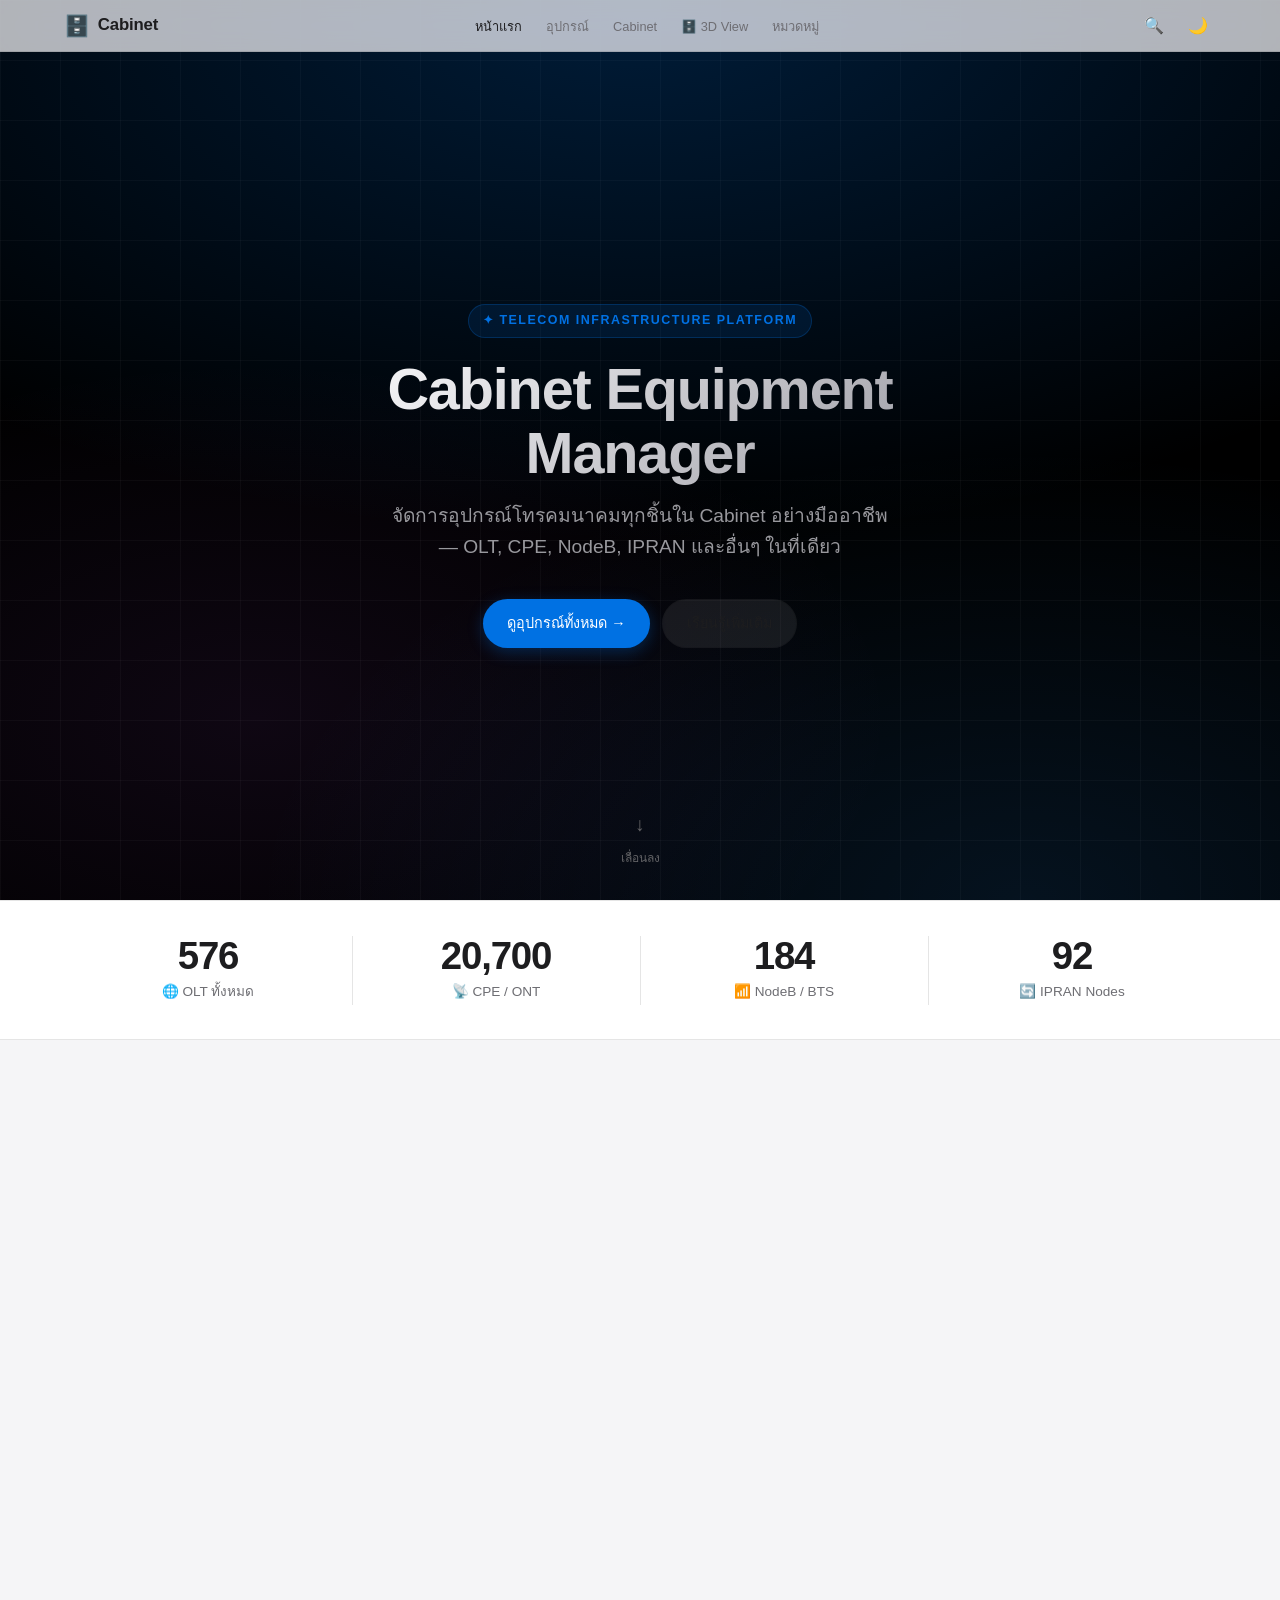
==== index.html @ 8556ccd2 "Add files via upload" ====
<!DOCTYPE html>
<html lang="th" data-theme="light">
<head>
  <meta charset="UTF-8" />
  <meta name="viewport" content="width=device-width, initial-scale=1.0" />
  <meta name="description" content="Cabinet Equipment Manager — จัดการอุปกรณ์โทรคมนาคมทุกชิ้นใน Cabinet" />
  <title>Cabinet — Equipment Manager</title>
  <link rel="stylesheet" href="assets/css/style.css" />
</head>
<body>

<!-- ══════════════════════ NAVBAR ══════════════════════ -->
<nav class="nav" id="mainNav">
  <div class="container nav__inner">
    <a href="index.html" class="nav__logo">
      <span class="nav__logo-icon">🗄️</span> Cabinet
    </a>
    <ul class="nav__links">
      <li><a href="index.html"            class="nav__link active">หน้าแรก</a></li>
      <li><a href="pages/equipment.html"  class="nav__link">อุปกรณ์</a></li>
      <li><a href="pages/cabinet-detail.html" class="nav__link">Cabinet</a></li>
      <li><a href="pages/cabinet-3d.html"  class="nav__link">🗄️ 3D View</a></li>
      <li><a href="#categories"           class="nav__link">หมวดหมู่</a></li>
    </ul>
    <div class="nav__actions">
      <button class="nav__btn" id="searchOpen" title="ค้นหา (⌘K)">🔍</button>
      <button class="nav__btn" id="darkToggle"  title="สลับธีม">🌙</button>
    </div>
  </div>
</nav>

<!-- ══════════════════════ SEARCH OVERLAY ══════════════════════ -->
<div class="search-overlay" id="searchOverlay">
  <div class="search-box">
    <div class="search-input-wrap">
      <span>🔍</span>
      <input type="text" class="search-input" id="searchInput" placeholder="ค้นหาอุปกรณ์, Cabinet, รุ่น..." autocomplete="off" />
      <button id="searchClose" style="background:none;border:none;color:var(--text-secondary);font-size:1rem;cursor:pointer;">✕</button>
    </div>
    <div class="search-results" id="searchResults"></div>
    <div style="padding:10px 20px;font-size:0.72rem;color:var(--text-tertiary);border-top:1px solid var(--border);">
      กด <kbd style="background:var(--border);padding:1px 6px;border-radius:4px;">⌘K</kbd> เพื่อเปิด &nbsp;·&nbsp; <kbd style="background:var(--border);padding:1px 6px;border-radius:4px;">Esc</kbd> เพื่อปิด
    </div>
  </div>
</div>

<!-- ══════════════════════ HERO ══════════════════════ -->
<section class="hero" id="hero">
  <div class="hero__grid-bg"></div>
  <div class="hero__gradient"></div>
  <div class="hero__content">
    <div class="hero__eyebrow">✦ Telecom Infrastructure Platform</div>
    <h1>Cabinet Equipment<br/>Manager</h1>
    <p class="hero__sub">จัดการอุปกรณ์โทรคมนาคมทุกชิ้นใน Cabinet อย่างมืออาชีพ — OLT, CPE, NodeB, IPRAN และอื่นๆ ในที่เดียว</p>
    <div class="hero__actions">
      <a href="pages/equipment.html" class="btn btn--primary">ดูอุปกรณ์ทั้งหมด →</a>
      <a href="#categories"          class="btn btn--ghost">เรียนรู้เพิ่มเติม</a>
    </div>
  </div>
  <div class="hero__scroll">
    <span>↓</span>
    เลื่อนลง
  </div>
</section>

<!-- ══════════════════════ STATS BAR ══════════════════════ -->
<section class="stats-bar">
  <div class="container">
    <div class="stats-grid">
      <div class="stat-item">
        <div class="stat-value" data-count="1200">0</div>
        <div class="stat-label">🌐 OLT ทั้งหมด</div>
      </div>
      <div class="stat-item">
        <div class="stat-value" data-count="45000">0</div>
        <div class="stat-label">📡 CPE / ONT</div>
      </div>
      <div class="stat-item">
        <div class="stat-value" data-count="320">0</div>
        <div class="stat-label">📶 NodeB / BTS</div>
      </div>
      <div class="stat-item">
        <div class="stat-value" data-count="180">0</div>
        <div class="stat-label">🔄 IPRAN Nodes</div>
      </div>
    </div>
  </div>
</section>

<!-- ══════════════════════ CATEGORIES ══════════════════════ -->
<section class="section" id="categories">
  <div class="container">
    <div class="section-header">
      <div class="eyebrow">หมวดหมู่อุปกรณ์</div>
      <h2>อุปกรณ์ทุกประเภท<br/>ในระบบโทรคมนาคม</h2>
      <p>ครอบคลุมตั้งแต่ Access Layer จนถึง Core Network ทุกชั้นของ Network Architecture</p>
    </div>
    <div class="category-grid">

      <div class="category-card animate-in animate-in--delay-1" onclick="location.href='pages/equipment.html?filter=olt'">
        <div class="category-card__icon">🌐</div>
        <div class="category-card__title">OLT</div>
        <div class="category-card__sub">Optical Line Terminal</div>
        <div class="category-card__desc">Huawei, ZTE, Fiberhome, GCOM, Dasan — GPON / XGS-PON</div>
        <div class="category-card__arrow">→</div>
      </div>

      <div class="category-card animate-in animate-in--delay-1" onclick="location.href='pages/equipment.html?filter=cpe'">
        <div class="category-card__icon">📡</div>
        <div class="category-card__title">CPE / ONT</div>
        <div class="category-card__sub">Customer Premises Equipment</div>
        <div class="category-card__desc">T626Pro, F688, GN542VF — รองรับ GPON / XGS-PON</div>
        <div class="category-card__arrow">→</div>
      </div>

      <div class="category-card animate-in animate-in--delay-2" onclick="location.href='pages/equipment.html?filter=nodeb'">
        <div class="category-card__icon">📶</div>
        <div class="category-card__title">NodeB / BTS</div>
        <div class="category-card__sub">Base Station Equipment</div>
        <div class="category-card__desc">4G LTE / 5G NR RAN Equipment — Huawei, Nokia, Ericsson</div>
        <div class="category-card__arrow">→</div>
      </div>

      <div class="category-card animate-in animate-in--delay-2" onclick="location.href='pages/equipment.html?filter=ipran'">
        <div class="category-card__icon">🔄</div>
        <div class="category-card__title">IPRAN</div>
        <div class="category-card__sub">IP Radio Access Network</div>
        <div class="category-card__desc">Core &amp; Aggregation Routers — Huawei CX600, Cisco ASR</div>
        <div class="category-card__arrow">→</div>
      </div>

      <div class="category-card animate-in animate-in--delay-3" onclick="location.href='pages/equipment.html?filter=switch'">
        <div class="category-card__icon">🔀</div>
        <div class="category-card__title">Switch / Router</div>
        <div class="category-card__sub">Core Networking Equipment</div>
        <div class="category-card__desc">AGN, AN, PN, DN Tiers — Cisco, Huawei, Juniper</div>
        <div class="category-card__arrow">→</div>
      </div>

      <div class="category-card animate-in animate-in--delay-3" onclick="location.href='pages/equipment.html?filter=power'">
        <div class="category-card__icon">🔋</div>
        <div class="category-card__title">Power / Battery</div>
        <div class="category-card__sub">Power Systems</div>
        <div class="category-card__desc">Rectifiers, UPS, Battery Banks — Megmeet, Emerson, Dong-ah</div>
        <div class="category-card__arrow">→</div>
      </div>

    </div>
  </div>
</section>

<!-- ══════════════════════ RECENT CABINETS ══════════════════════ -->
<section class="section" style="padding-top:0">
  <div class="container">
    <div class="section-header">
      <div class="eyebrow">Recent Cabinets</div>
      <h2>Cabinet ล่าสุด</h2>
      <p>ข้อมูล Cabinet ทั่วประเทศ — คลิกที่แถวเพื่อดูรายละเอียด</p>
    </div>
    <div class="table-wrap">
      <table>
        <thead>
          <tr>
            <th>Cabinet ID</th>
            <th>Location</th>
            <th>จังหวัด</th>
            <th>OLT Count</th>
            <th>CPE Count</th>
            <th>NodeB</th>
            <th>สถานะ</th>
            <th>อัปเดตล่าสุด</th>
          </tr>
        </thead>
        <tbody>
          <tr data-href="pages/cabinet-detail.html">
            <td><span class="table-id">BKK-CAB-001</span></td>
            <td>Lat Phrao Data Center</td>
            <td>กรุงเทพฯ</td>
            <td><strong>12</strong></td>
            <td>4,820</td>
            <td>4</td>
            <td><span class="badge badge--active">Active</span></td>
            <td style="color:var(--text-secondary)">27 ต.ค. 2026</td>
          </tr>
          <tr data-href="pages/cabinet-detail.html">
            <td><span class="table-id">BKK-CAB-002</span></td>
            <td>Bang Na Exchange</td>
            <td>กรุงเทพฯ</td>
            <td><strong>8</strong></td>
            <td>3,210</td>
            <td>2</td>
            <td><span class="badge badge--active">Active</span></td>
            <td style="color:var(--text-secondary)">26 ต.ค. 2026</td>
          </tr>
          <tr data-href="pages/cabinet-detail.html">
            <td><span class="table-id">CNX-CAB-001</span></td>
            <td>Chiang Mai Central Hub</td>
            <td>เชียงใหม่</td>
            <td><strong>6</strong></td>
            <td>2,140</td>
            <td>3</td>
            <td><span class="badge badge--active">Active</span></td>
            <td style="color:var(--text-secondary)">25 ต.ค. 2026</td>
          </tr>
          <tr data-href="pages/cabinet-detail.html">
            <td><span class="table-id">CNX-CAB-002</span></td>
            <td>Nimman Road Node</td>
            <td>เชียงใหม่</td>
            <td><strong>4</strong></td>
            <td>1,680</td>
            <td>1</td>
            <td><span class="badge badge--maintenance">Maintenance</span></td>
            <td style="color:var(--text-secondary)">24 ต.ค. 2026</td>
          </tr>
          <tr data-href="pages/cabinet-detail.html">
            <td><span class="table-id">KKN-CAB-001</span></td>
            <td>Khon Kaen City Center</td>
            <td>ขอนแก่น</td>
            <td><strong>5</strong></td>
            <td>1,920</td>
            <td>2</td>
            <td><span class="badge badge--active">Active</span></td>
            <td style="color:var(--text-secondary)">24 ต.ค. 2026</td>
          </tr>
          <tr data-href="pages/cabinet-detail.html">
            <td><span class="table-id">HYI-CAB-001</span></td>
            <td>Hat Yai Main Exchange</td>
            <td>สงขลา</td>
            <td><strong>7</strong></td>
            <td>2,560</td>
            <td>2</td>
            <td><span class="badge badge--active">Active</span></td>
            <td style="color:var(--text-secondary)">23 ต.ค. 2026</td>
          </tr>
          <tr data-href="pages/cabinet-detail.html">
            <td><span class="table-id">PTY-CAB-001</span></td>
            <td>Pattaya Beach Node</td>
            <td>ชลบุรี</td>
            <td><strong>3</strong></td>
            <td>980</td>
            <td>1</td>
            <td><span class="badge badge--inactive">Inactive</span></td>
            <td style="color:var(--text-secondary)">20 ต.ค. 2026</td>
          </tr>
          <tr data-href="pages/cabinet-detail.html">
            <td><span class="table-id">NRT-CAB-001</span></td>
            <td>Nakhon Ratchasima Hub</td>
            <td>นครราชสีมา</td>
            <td><strong>9</strong></td>
            <td>3,400</td>
            <td>3</td>
            <td><span class="badge badge--active">Active</span></td>
            <td style="color:var(--text-secondary)">22 ต.ค. 2026</td>
          </tr>
        </tbody>
      </table>
    </div>
    <div style="margin-top:20px;text-align:center;">
      <a href="pages/cabinet-detail.html" class="btn btn--outline btn--sm">ดู Cabinet ทั้งหมด →</a>
    </div>
  </div>
</section>

<!-- ══════════════════════ FOOTER ══════════════════════ -->
<footer class="footer">
  <div class="container">
    <div class="footer-grid">
      <div class="footer-brand">
        <div class="nav__logo" style="display:inline-flex;text-decoration:none;margin-bottom:8px;">
          <span class="nav__logo-icon">🗄️</span> Cabinet
        </div>
        <p>ระบบจัดการอุปกรณ์โทรคมนาคมครบวงจร สำหรับ OLT, CPE, NodeB, IPRAN และระบบ Power ทั่วประเทศ</p>
      </div>
      <div class="footer-col">
        <h4>อุปกรณ์</h4>
        <ul class="footer-links">
          <li><a href="pages/equipment.html?filter=olt">OLT</a></li>
          <li><a href="pages/equipment.html?filter=cpe">CPE / ONT</a></li>
          <li><a href="pages/equipment.html?filter=nodeb">NodeB</a></li>
          <li><a href="pages/equipment.html?filter=ipran">IPRAN</a></li>
          <li><a href="pages/equipment.html?filter=power">Power</a></li>
        </ul>
      </div>
      <div class="footer-col">
        <h4>Cabinet</h4>
        <ul class="footer-links">
          <li><a href="pages/cabinet-detail.html">รายละเอียด</a></li>
          <li><a href="#">แผนที่</a></li>
          <li><a href="#">รายงาน</a></li>
          <li><a href="#">ประวัติการบำรุงรักษา</a></li>
        </ul>
      </div>
      <div class="footer-col">
        <h4>ระบบ</h4>
        <ul class="footer-links">
          <li><a href="#">Dashboard</a></li>
          <li><a href="#">การแจ้งเตือน</a></li>
          <li><a href="#">API Docs</a></li>
          <li><a href="#">ตั้งค่า</a></li>
        </ul>
      </div>
    </div>
    <div class="footer-bottom">
      <div>Copyright © 2026 Cabinet Equipment Manager. All rights reserved.</div>
      <div style="display:flex;gap:16px;">
        <a href="#" style="color:var(--text-tertiary)">นโยบายความเป็นส่วนตัว</a>
        <a href="#" style="color:var(--text-tertiary)">ข้อกำหนดการใช้งาน</a>
      </div>
    </div>
  </div>
</footer>

<script src="assets/js/app.js"></script>
</body>
</html>
---- assets/css/style.css ----
/* =====================================================
   Cabinet Equipment Manager — Apple-inspired CSS
   ===================================================== */

/* ── Custom Properties ── */
:root {
  --bg-primary:       #f5f5f7;
  --bg-secondary:     #ffffff;
  --bg-card:          #ffffff;
  --bg-nav:           rgba(245,245,247,0.72);
  --text-primary:     #1d1d1f;
  --text-secondary:   #6e6e73;
  --text-tertiary:    #aeaeb2;
  --accent:           #0071e3;
  --accent-hover:     #0077ed;
  --accent-light:     rgba(0,113,227,0.12);
  --border:           rgba(0,0,0,0.1);
  --border-card:      rgba(0,0,0,0.06);
  --shadow-sm:        0 2px 8px rgba(0,0,0,0.06);
  --shadow-md:        0 8px 24px rgba(0,0,0,0.08);
  --shadow-lg:        0 20px 60px rgba(0,0,0,0.12);
  --shadow-glow:      0 8px 32px rgba(0,113,227,0.22);
  --radius-sm:        8px;
  --radius-md:        14px;
  --radius-lg:        18px;
  --radius-xl:        24px;
  --radius-pill:      980px;
  --nav-height:       52px;
  --transition:       300ms cubic-bezier(0.4,0,0.2,1);
  --font-system:      -apple-system, BlinkMacSystemFont, "SF Pro Display",
                      "SF Pro Text", "Helvetica Neue", Arial, sans-serif;
  --green:            #30d158;
  --red:              #ff453a;
  --orange:           #ff9f0a;
  --purple:           #bf5af2;
}

[data-theme="dark"] {
  --bg-primary:       #000000;
  --bg-secondary:     #0a0a0a;
  --bg-card:          #1c1c1e;
  --bg-nav:           rgba(0,0,0,0.72);
  --text-primary:     #f5f5f7;
  --text-secondary:   #98989d;
  --text-tertiary:    #636366;
  --accent:           #2997ff;
  --accent-hover:     #40a4ff;
  --accent-light:     rgba(41,151,255,0.14);
  --border:           rgba(255,255,255,0.1);
  --border-card:      rgba(255,255,255,0.07);
  --shadow-sm:        0 2px 8px rgba(0,0,0,0.4);
  --shadow-md:        0 8px 24px rgba(0,0,0,0.5);
  --shadow-lg:        0 20px 60px rgba(0,0,0,0.7);
  --shadow-glow:      0 8px 32px rgba(41,151,255,0.3);
}

/* ── Reset & Base ── */
*, *::before, *::after { box-sizing: border-box; margin: 0; padding: 0; }

html {
  font-size: 16px;
  scroll-behavior: smooth;
  -webkit-text-size-adjust: 100%;
}

body {
  font-family: var(--font-system);
  background: var(--bg-primary);
  color: var(--text-primary);
  line-height: 1.6;
  transition: background var(--transition), color var(--transition);
  overflow-x: hidden;
}

/* Custom Scrollbar */
::-webkit-scrollbar { width: 8px; height: 8px; }
::-webkit-scrollbar-track { background: var(--bg-primary); }
::-webkit-scrollbar-thumb {
  background: var(--text-tertiary);
  border-radius: var(--radius-pill);
  border: 2px solid var(--bg-primary);
}
::-webkit-scrollbar-thumb:hover { background: var(--text-secondary); }

img, svg { display: block; max-width: 100%; }
a { color: var(--accent); text-decoration: none; transition: color var(--transition); }
a:hover { color: var(--accent-hover); }
button { cursor: pointer; border: none; font-family: inherit; }
ul, ol { list-style: none; }

/* ── Typography ── */
h1 { font-size: clamp(2.2rem, 5vw, 3.6rem); font-weight: 700; letter-spacing: -0.02em; line-height: 1.1; }
h2 { font-size: clamp(1.6rem, 3.5vw, 2.4rem); font-weight: 700; letter-spacing: -0.018em; line-height: 1.15; }
h3 { font-size: 1.2rem; font-weight: 600; letter-spacing: -0.01em; }
h4 { font-size: 1rem; font-weight: 600; }
p  { color: var(--text-secondary); }

/* ── Layout Utilities ── */
.container {
  width: 100%;
  max-width: 1200px;
  margin: 0 auto;
  padding: 0 24px;
}
.container--wide { max-width: 1440px; }
.section { padding: 80px 0; content-visibility: auto; contain-intrinsic-size: 0 600px; }
.section--sm { padding: 48px 0; }

.flex { display: flex; }
.flex-col { flex-direction: column; }
.items-center { align-items: center; }
.justify-between { justify-content: space-between; }
.justify-center { justify-content: center; }
.gap-4 { gap: 4px; }
.gap-8 { gap: 8px; }
.gap-12 { gap: 12px; }
.gap-16 { gap: 16px; }
.gap-24 { gap: 24px; }
.gap-32 { gap: 32px; }

.text-center { text-align: center; }
.text-sm { font-size: 0.875rem; }
.text-xs { font-size: 0.75rem; }
.font-medium { font-weight: 500; }
.font-semibold { font-weight: 600; }

/* ── Navbar ── */
.nav {
  position: fixed;
  top: 0; left: 0; right: 0;
  z-index: 1000;
  height: var(--nav-height);
  background: var(--bg-nav);
  backdrop-filter: blur(20px) saturate(180%);
  -webkit-backdrop-filter: blur(20px) saturate(180%);
  border-bottom: 1px solid var(--border);
  transition: background var(--transition), box-shadow var(--transition);
}
.nav.scrolled {
  box-shadow: 0 1px 0 var(--border), var(--shadow-sm);
  background: var(--bg-nav);
}
.nav__inner {
  height: 100%;
  display: flex;
  align-items: center;
  justify-content: space-between;
  gap: 24px;
}
.nav__logo {
  display: flex;
  align-items: center;
  gap: 8px;
  font-size: 1.05rem;
  font-weight: 700;
  color: var(--text-primary);
  letter-spacing: -0.01em;
  white-space: nowrap;
  text-decoration: none;
}
.nav__logo-icon { font-size: 1.3rem; }

.nav__links {
  display: flex;
  align-items: center;
  gap: 4px;
  flex: 1;
  justify-content: center;
}
.nav__link {
  font-size: 0.8rem;
  color: var(--text-secondary);
  padding: 6px 10px;
  border-radius: var(--radius-sm);
  transition: color var(--transition), background var(--transition);
  white-space: nowrap;
  font-weight: 400;
}
.nav__link:hover { color: var(--text-primary); background: var(--accent-light); }
.nav__link.active { color: var(--text-primary); font-weight: 500; }

.nav__actions {
  display: flex;
  align-items: center;
  gap: 8px;
}
.nav__btn {
  width: 36px; height: 36px;
  display: flex; align-items: center; justify-content: center;
  border-radius: var(--radius-md);
  background: transparent;
  color: var(--text-secondary);
  font-size: 1rem;
  transition: background var(--transition), color var(--transition);
  border: none;
}
.nav__btn:hover { background: var(--accent-light); color: var(--text-primary); }

/* Search Overlay */
.search-overlay {
  position: fixed;
  inset: 0;
  z-index: 2000;
  background: rgba(0,0,0,0.5);
  backdrop-filter: blur(8px);
  display: flex;
  align-items: flex-start;
  justify-content: center;
  padding-top: 80px;
  opacity: 0;
  pointer-events: none;
  transition: opacity var(--transition);
}
.search-overlay.open { opacity: 1; pointer-events: all; }
.search-box {
  width: 100%;
  max-width: 600px;
  margin: 0 24px;
  background: var(--bg-secondary);
  border-radius: var(--radius-xl);
  box-shadow: var(--shadow-lg);
  overflow: hidden;
  border: 1px solid var(--border);
}
.search-input-wrap {
  display: flex;
  align-items: center;
  gap: 12px;
  padding: 16px 20px;
  border-bottom: 1px solid var(--border);
}
.search-input-wrap span { font-size: 1.1rem; color: var(--text-secondary); }
.search-input {
  flex: 1;
  background: none;
  border: none;
  outline: none;
  font-family: inherit;
  font-size: 1rem;
  color: var(--text-primary);
}
.search-input::placeholder { color: var(--text-tertiary); }
.search-results { padding: 12px 0; max-height: 320px; overflow-y: auto; }
.search-result-item {
  display: flex;
  align-items: center;
  gap: 12px;
  padding: 10px 20px;
  cursor: pointer;
  transition: background var(--transition);
  font-size: 0.9rem;
}
.search-result-item:hover { background: var(--accent-light); }
.search-result-item .icon { font-size: 1.2rem; width: 28px; text-align: center; }

/* ── Buttons ── */
.btn {
  display: inline-flex;
  align-items: center;
  gap: 8px;
  padding: 12px 24px;
  border-radius: var(--radius-pill);
  font-size: 0.9rem;
  font-weight: 500;
  font-family: inherit;
  transition: all var(--transition);
  border: none;
  cursor: pointer;
  white-space: nowrap;
}
.btn--primary {
  background: var(--accent);
  color: #fff;
  box-shadow: 0 4px 16px rgba(0,113,227,0.3);
}
.btn--primary:hover {
  background: var(--accent-hover);
  transform: translateY(-1px);
  box-shadow: 0 6px 20px rgba(0,113,227,0.4);
  color: #fff;
}
.btn--ghost {
  background: rgba(255,255,255,0.08);
  color: var(--text-primary);
  border: 1px solid var(--border);
}
.btn--ghost:hover {
  background: rgba(255,255,255,0.14);
  transform: translateY(-1px);
  color: var(--text-primary);
}
[data-theme="dark"] .btn--ghost {
  background: rgba(255,255,255,0.06);
  border-color: rgba(255,255,255,0.15);
}
.btn--sm { padding: 8px 16px; font-size: 0.8rem; }
.btn--outline {
  background: transparent;
  color: var(--accent);
  border: 1px solid var(--accent);
}
.btn--outline:hover { background: var(--accent-light); }

/* ── Hero ── */
.hero {
  min-height: 100vh;
  display: flex;
  align-items: center;
  justify-content: center;
  text-align: center;
  position: relative;
  overflow: hidden;
  background: #000;
  padding-top: var(--nav-height);
}
.hero__grid-bg {
  position: absolute;
  inset: 0;
  background-image:
    linear-gradient(rgba(255,255,255,0.03) 1px, transparent 1px),
    linear-gradient(90deg, rgba(255,255,255,0.03) 1px, transparent 1px);
  background-size: 60px 60px;
  pointer-events: none;
}
.hero__gradient {
  position: absolute;
  inset: 0;
  background:
    radial-gradient(ellipse 80% 60% at 50% 0%, rgba(0,113,227,0.25), transparent),
    radial-gradient(ellipse 60% 50% at 80% 100%, rgba(41,151,255,0.12), transparent),
    radial-gradient(ellipse 50% 40% at 20% 80%, rgba(191,90,242,0.08), transparent);
  pointer-events: none;
}
.hero__content {
  position: relative;
  z-index: 1;
  max-width: 760px;
  padding: 0 24px;
}
.hero__eyebrow {
  display: inline-flex;
  align-items: center;
  gap: 8px;
  font-size: 0.78rem;
  font-weight: 600;
  color: var(--accent);
  text-transform: uppercase;
  letter-spacing: 0.12em;
  margin-bottom: 20px;
  padding: 6px 14px;
  background: rgba(0,113,227,0.12);
  border-radius: var(--radius-pill);
  border: 1px solid rgba(0,113,227,0.25);
}
.hero h1 {
  color: #f5f5f7;
  margin-bottom: 16px;
  background: linear-gradient(135deg, #f5f5f7 0%, #a0a0a8 100%);
  -webkit-background-clip: text;
  -webkit-text-fill-color: transparent;
  background-clip: text;
}
.hero__sub {
  font-size: clamp(1rem, 2vw, 1.2rem);
  color: #98989d;
  margin-bottom: 36px;
  max-width: 520px;
  margin-left: auto;
  margin-right: auto;
}
.hero__actions { display: flex; gap: 12px; justify-content: center; flex-wrap: wrap; }

/* Scroll indicator */
.hero__scroll {
  position: absolute;
  bottom: 32px;
  left: 50%;
  transform: translateX(-50%);
  display: flex;
  flex-direction: column;
  align-items: center;
  gap: 8px;
  color: #636366;
  font-size: 0.75rem;
  animation: bounce 2s infinite;
}
.hero__scroll span { font-size: 1.2rem; }
@keyframes bounce {
  0%,100% { transform: translateX(-50%) translateY(0); }
  50%      { transform: translateX(-50%) translateY(6px); }
}

/* ── Section Header ── */
.section-header { text-align: center; margin-bottom: 48px; }
.section-header .eyebrow {
  display: inline-block;
  font-size: 0.78rem;
  font-weight: 600;
  color: var(--accent);
  text-transform: uppercase;
  letter-spacing: 0.1em;
  margin-bottom: 10px;
}
.section-header p { margin-top: 12px; max-width: 500px; margin-left: auto; margin-right: auto; }

/* ── Category Cards ── */
.category-grid {
  display: grid;
  grid-template-columns: repeat(3, 1fr);
  gap: 20px;
}
.category-card {
  background: var(--bg-card);
  border: 1px solid var(--border-card);
  border-radius: var(--radius-lg);
  padding: 32px 28px;
  display: flex;
  flex-direction: column;
  gap: 12px;
  transition: all var(--transition);
  cursor: pointer;
  position: relative;
  overflow: hidden;
}
.category-card::before {
  content: '';
  position: absolute;
  inset: 0;
  border-radius: var(--radius-lg);
  padding: 1px;
  background: linear-gradient(135deg, var(--accent), transparent, transparent);
  -webkit-mask: linear-gradient(#fff 0 0) content-box, linear-gradient(#fff 0 0);
  -webkit-mask-composite: xor;
  mask-composite: exclude;
  opacity: 0;
  transition: opacity var(--transition);
}
.category-card:hover { transform: translateY(-4px); box-shadow: var(--shadow-md); }
.category-card:hover::before { opacity: 1; }
.category-card__icon {
  font-size: 2.4rem;
  width: 56px; height: 56px;
  display: flex; align-items: center; justify-content: center;
  background: var(--accent-light);
  border-radius: var(--radius-md);
  margin-bottom: 4px;
}
.category-card__title { font-size: 1.1rem; font-weight: 700; }
.category-card__sub { font-size: 0.8rem; color: var(--text-secondary); font-weight: 500; }
.category-card__desc { font-size: 0.82rem; color: var(--text-tertiary); margin-top: 2px; }
.category-card__arrow {
  margin-top: auto;
  color: var(--accent);
  font-size: 1rem;
  transition: transform var(--transition);
}
.category-card:hover .category-card__arrow { transform: translateX(4px); }

/* ── Stats Bar ── */
.stats-bar {
  background: var(--bg-card);
  border-top: 1px solid var(--border);
  border-bottom: 1px solid var(--border);
}
.stats-grid {
  display: grid;
  grid-template-columns: repeat(4, 1fr);
  gap: 0;
}
.stat-item {
  text-align: center;
  padding: 36px 24px;
  position: relative;
}
.stat-item + .stat-item::before {
  content: '';
  position: absolute;
  left: 0; top: 25%; bottom: 25%;
  width: 1px;
  background: var(--border);
}
.stat-value {
  font-size: 2.4rem;
  font-weight: 700;
  color: var(--text-primary);
  letter-spacing: -0.03em;
  line-height: 1;
}
.stat-label { font-size: 0.85rem; color: var(--text-secondary); margin-top: 6px; }

/* ── Recent Cabinets Table ── */
.table-wrap {
  overflow-x: auto;
  border-radius: var(--radius-lg);
  border: 1px solid var(--border-card);
  box-shadow: var(--shadow-sm);
}
table {
  width: 100%;
  border-collapse: collapse;
  background: var(--bg-card);
  font-size: 0.875rem;
}
thead tr { background: var(--bg-secondary); border-bottom: 1px solid var(--border); }
thead th {
  padding: 14px 18px;
  text-align: left;
  font-size: 0.78rem;
  font-weight: 600;
  text-transform: uppercase;
  letter-spacing: 0.08em;
  color: var(--text-secondary);
  white-space: nowrap;
}
tbody td { padding: 14px 18px; border-bottom: 1px solid var(--border-card); vertical-align: middle; }
tbody tr:last-child td { border-bottom: none; }
tbody tr { transition: background var(--transition); }
tbody tr:hover { background: var(--accent-light); cursor: pointer; }
.table-id { font-family: "SF Mono", "Fira Code", monospace; font-size: 0.8rem; color: var(--accent); font-weight: 600; }

/* ── Status Badges ── */
.badge {
  display: inline-flex;
  align-items: center;
  gap: 5px;
  padding: 3px 10px;
  border-radius: var(--radius-pill);
  font-size: 0.72rem;
  font-weight: 600;
  white-space: nowrap;
}
.badge::before { content: ''; width: 6px; height: 6px; border-radius: 50%; }
.badge--active    { background: rgba(48,209,88,0.15);  color: var(--green);  }
.badge--active::before    { background: var(--green);  }
.badge--inactive  { background: rgba(255,69,58,0.15);  color: var(--red);    }
.badge--inactive::before  { background: var(--red);    }
.badge--maintenance { background: rgba(255,159,10,0.15); color: var(--orange); }
.badge--maintenance::before { background: var(--orange); }
.badge--olt    { background: rgba(0,113,227,0.12);  color: var(--accent);  }
.badge--cpe    { background: rgba(48,209,88,0.12);  color: var(--green);   }
.badge--nodeb  { background: rgba(255,159,10,0.12); color: var(--orange);  }
.badge--ipran  { background: rgba(191,90,242,0.12); color: var(--purple);  }
.badge--switch { background: rgba(100,210,255,0.12); color: #64d2ff;       }
.badge--power  { background: rgba(255,69,58,0.12);  color: var(--red);     }
.badge--cat { padding: 4px 12px; }

/* ── Equipment Cards ── */
.equipment-grid {
  display: grid;
  grid-template-columns: repeat(4, 1fr);
  gap: 18px;
}
.equipment-card {
  background: var(--bg-card);
  border: 1px solid var(--border-card);
  border-radius: var(--radius-lg);
  padding: 22px;
  display: flex;
  flex-direction: column;
  gap: 10px;
  transition: all var(--transition);
  position: relative;
  overflow: hidden;
}
.equipment-card:hover {
  transform: translateY(-4px);
  box-shadow: var(--shadow-glow);
  border-color: rgba(0,113,227,0.3);
}
.equipment-card__icon {
  font-size: 2.2rem;
  width: 56px; height: 56px;
  display: flex; align-items: center; justify-content: center;
  background: var(--bg-secondary);
  border-radius: var(--radius-md);
  border: 1px solid var(--border-card);
}
.equipment-card__vendor { font-size: 0.72rem; color: var(--text-tertiary); font-weight: 600; text-transform: uppercase; letter-spacing: 0.06em; }
.equipment-card__model { font-size: 0.95rem; font-weight: 700; color: var(--text-primary); }
.equipment-card__spec { font-size: 0.78rem; color: var(--text-secondary); }
.equipment-card__footer { display: flex; justify-content: space-between; align-items: center; margin-top: auto; padding-top: 10px; border-top: 1px solid var(--border-card); }

/* ── Filter Chips ── */
.filter-bar {
  display: flex;
  gap: 8px;
  flex-wrap: wrap;
  align-items: center;
  margin-bottom: 28px;
}
.filter-chip {
  padding: 7px 16px;
  border-radius: var(--radius-pill);
  font-size: 0.82rem;
  font-weight: 500;
  background: var(--bg-card);
  color: var(--text-secondary);
  border: 1px solid var(--border);
  cursor: pointer;
  transition: all var(--transition);
  font-family: inherit;
}
.filter-chip:hover { border-color: var(--accent); color: var(--accent); }
.filter-chip.active { background: var(--accent); color: #fff; border-color: var(--accent); }

.sort-select {
  margin-left: auto;
  padding: 7px 14px;
  border-radius: var(--radius-md);
  background: var(--bg-card);
  color: var(--text-primary);
  border: 1px solid var(--border);
  font-size: 0.82rem;
  font-family: inherit;
  cursor: pointer;
  outline: none;
  transition: border-color var(--transition);
}
.sort-select:focus { border-color: var(--accent); }

/* Search Bar (page-level) */
.search-bar-wrap {
  display: flex;
  align-items: center;
  gap: 10px;
  background: var(--bg-card);
  border: 1px solid var(--border);
  border-radius: var(--radius-md);
  padding: 10px 16px;
  margin-bottom: 20px;
  transition: border-color var(--transition), box-shadow var(--transition);
}
.search-bar-wrap:focus-within { border-color: var(--accent); box-shadow: 0 0 0 3px var(--accent-light); }
.search-bar-wrap .icon { color: var(--text-secondary); font-size: 1rem; }
.search-bar-input {
  flex: 1;
  background: none;
  border: none;
  outline: none;
  font-family: inherit;
  font-size: 0.9rem;
  color: var(--text-primary);
}
.search-bar-input::placeholder { color: var(--text-tertiary); }

/* ── Progress / Port Bar ── */
.progress-bar {
  width: 100%;
  height: 8px;
  background: var(--border);
  border-radius: var(--radius-pill);
  overflow: hidden;
}
.progress-fill {
  height: 100%;
  border-radius: var(--radius-pill);
  background: linear-gradient(90deg, var(--accent), #40a4ff);
  transition: width 0.8s cubic-bezier(0.4,0,0.2,1);
}
.progress-fill--green  { background: linear-gradient(90deg, var(--green),  #4cd964); }
.progress-fill--orange { background: linear-gradient(90deg, var(--orange), #ffcc00); }
.progress-fill--red    { background: linear-gradient(90deg, var(--red),    #ff6b6b); }

/* ── Info Cards (3-col) ── */
.info-cards {
  display: grid;
  grid-template-columns: repeat(3, 1fr);
  gap: 16px;
  margin-bottom: 28px;
}
.info-card {
  background: var(--bg-card);
  border: 1px solid var(--border-card);
  border-radius: var(--radius-lg);
  padding: 24px;
  display: flex;
  flex-direction: column;
  gap: 14px;
}
.info-card__title { font-size: 0.78rem; font-weight: 600; text-transform: uppercase; letter-spacing: 0.08em; color: var(--text-secondary); }
.info-row { display: flex; justify-content: space-between; align-items: center; font-size: 0.85rem; padding: 6px 0; border-bottom: 1px solid var(--border-card); }
.info-row:last-child { border-bottom: none; }
.info-row .label { color: var(--text-secondary); }
.info-row .value { font-weight: 600; color: var(--text-primary); }

/* ── Timeline ── */
.timeline { position: relative; padding-left: 24px; }
.timeline::before {
  content: '';
  position: absolute;
  left: 0; top: 8px; bottom: 8px;
  width: 2px;
  background: var(--border);
  border-radius: var(--radius-pill);
}
.timeline-item {
  position: relative;
  padding: 16px 0 16px 24px;
  border-bottom: 1px solid var(--border-card);
}
.timeline-item:last-child { border-bottom: none; }
.timeline-item::before {
  content: '';
  position: absolute;
  left: -5px; top: 22px;
  width: 12px; height: 12px;
  border-radius: 50%;
  background: var(--accent);
  border: 2px solid var(--bg-primary);
}
.timeline-date { font-size: 0.75rem; color: var(--text-tertiary); margin-bottom: 4px; }
.timeline-title { font-size: 0.9rem; font-weight: 600; color: var(--text-primary); }
.timeline-desc { font-size: 0.8rem; color: var(--text-secondary); margin-top: 2px; }

/* ── Page Header (inner pages) ── */
.page-header {
  background: var(--bg-secondary);
  border-bottom: 1px solid var(--border);
  padding: 40px 0 32px;
  margin-top: var(--nav-height);
}
.page-header h1 { font-size: clamp(1.6rem, 3vw, 2.2rem); margin-bottom: 8px; }
.page-header p { max-width: 500px; }

.breadcrumb {
  display: flex;
  align-items: center;
  gap: 6px;
  font-size: 0.8rem;
  color: var(--text-secondary);
  margin-bottom: 12px;
}
.breadcrumb a { color: var(--accent); }
.breadcrumb span { color: var(--text-tertiary); }

/* ── Detail Header ── */
.cabinet-header-card {
  background: var(--bg-card);
  border: 1px solid var(--border-card);
  border-radius: var(--radius-xl);
  padding: 28px 32px;
  display: flex;
  align-items: center;
  gap: 24px;
  margin-bottom: 24px;
  box-shadow: var(--shadow-sm);
}
.cabinet-header-icon {
  font-size: 3rem;
  width: 80px; height: 80px;
  display: flex; align-items: center; justify-content: center;
  background: var(--accent-light);
  border-radius: var(--radius-lg);
  flex-shrink: 0;
}
.cabinet-header-info { flex: 1; }
.cabinet-header-info h2 { margin-bottom: 4px; }
.cabinet-header-info .meta { font-size: 0.85rem; color: var(--text-secondary); }
.cabinet-header-actions { display: flex; gap: 8px; flex-wrap: wrap; }

/* ── Footer ── */
.footer {
  border-top: 1px solid var(--border);
  background: var(--bg-secondary);
  padding: 48px 0 24px;
}
.footer-grid {
  display: grid;
  grid-template-columns: 2fr 1fr 1fr 1fr;
  gap: 40px;
  margin-bottom: 40px;
}
.footer-brand p { font-size: 0.85rem; margin-top: 12px; }
.footer-col h4 { font-size: 0.85rem; margin-bottom: 16px; color: var(--text-primary); }
.footer-links { display: flex; flex-direction: column; gap: 10px; }
.footer-links a { font-size: 0.82rem; color: var(--text-secondary); transition: color var(--transition); }
.footer-links a:hover { color: var(--text-primary); }
.footer-bottom {
  display: flex;
  justify-content: space-between;
  align-items: center;
  padding-top: 24px;
  border-top: 1px solid var(--border);
  font-size: 0.78rem;
  color: var(--text-tertiary);
  flex-wrap: wrap;
  gap: 12px;
}

/* ── Utility ── */
.divider { height: 1px; background: var(--border); margin: 0; }
.card-section {
  background: var(--bg-card);
  border: 1px solid var(--border-card);
  border-radius: var(--radius-lg);
  padding: 24px;
  margin-bottom: 20px;
}
.card-section h3 { margin-bottom: 16px; display: flex; align-items: center; gap: 8px; }
.card-section h3 .icon { font-size: 1.1rem; }

/* No-results */
.no-results {
  text-align: center;
  padding: 60px 24px;
  color: var(--text-tertiary);
  display: none;
}
.no-results .icon { font-size: 3rem; margin-bottom: 12px; }
.no-results.show { display: block; }

/* ── Responsive ── */
@media (max-width: 1024px) {
  .category-grid    { grid-template-columns: repeat(2, 1fr); }
  .equipment-grid   { grid-template-columns: repeat(3, 1fr); }
  .stats-grid       { grid-template-columns: repeat(2, 1fr); }
  .stat-item + .stat-item::before { display: none; }
  .footer-grid      { grid-template-columns: repeat(2, 1fr); }
  .info-cards       { grid-template-columns: repeat(2, 1fr); }
}

@media (max-width: 768px) {
  .nav__links { display: none; }
  .category-grid    { grid-template-columns: 1fr; }
  .equipment-grid   { grid-template-columns: repeat(2, 1fr); }
  .stats-grid       { grid-template-columns: repeat(2, 1fr); }
  .footer-grid      { grid-template-columns: 1fr; }
  .info-cards       { grid-template-columns: 1fr; }
  .cabinet-header-card { flex-direction: column; align-items: flex-start; }
  .filter-bar { overflow-x: auto; flex-wrap: nowrap; padding-bottom: 8px; }
  .sort-select { margin-left: 0; width: 100%; }
  .hero h1 { font-size: 2rem; }
}

@media (max-width: 480px) {
  .equipment-grid { grid-template-columns: 1fr; }
  .stats-grid     { grid-template-columns: 1fr; }
  .btn { padding: 10px 18px; font-size: 0.85rem; }
}

/* ── Animations ── */
@keyframes fadeInUp {
  from { opacity: 0; transform: translateY(20px); }
  to   { opacity: 1; transform: translateY(0); }
}
.animate-in { animation: fadeInUp 0.5s cubic-bezier(0.4,0,0.2,1) forwards; }
.animate-in--delay-1 { animation-delay: 0.1s; opacity: 0; }
.animate-in--delay-2 { animation-delay: 0.2s; opacity: 0; }
.animate-in--delay-3 { animation-delay: 0.3s; opacity: 0; }
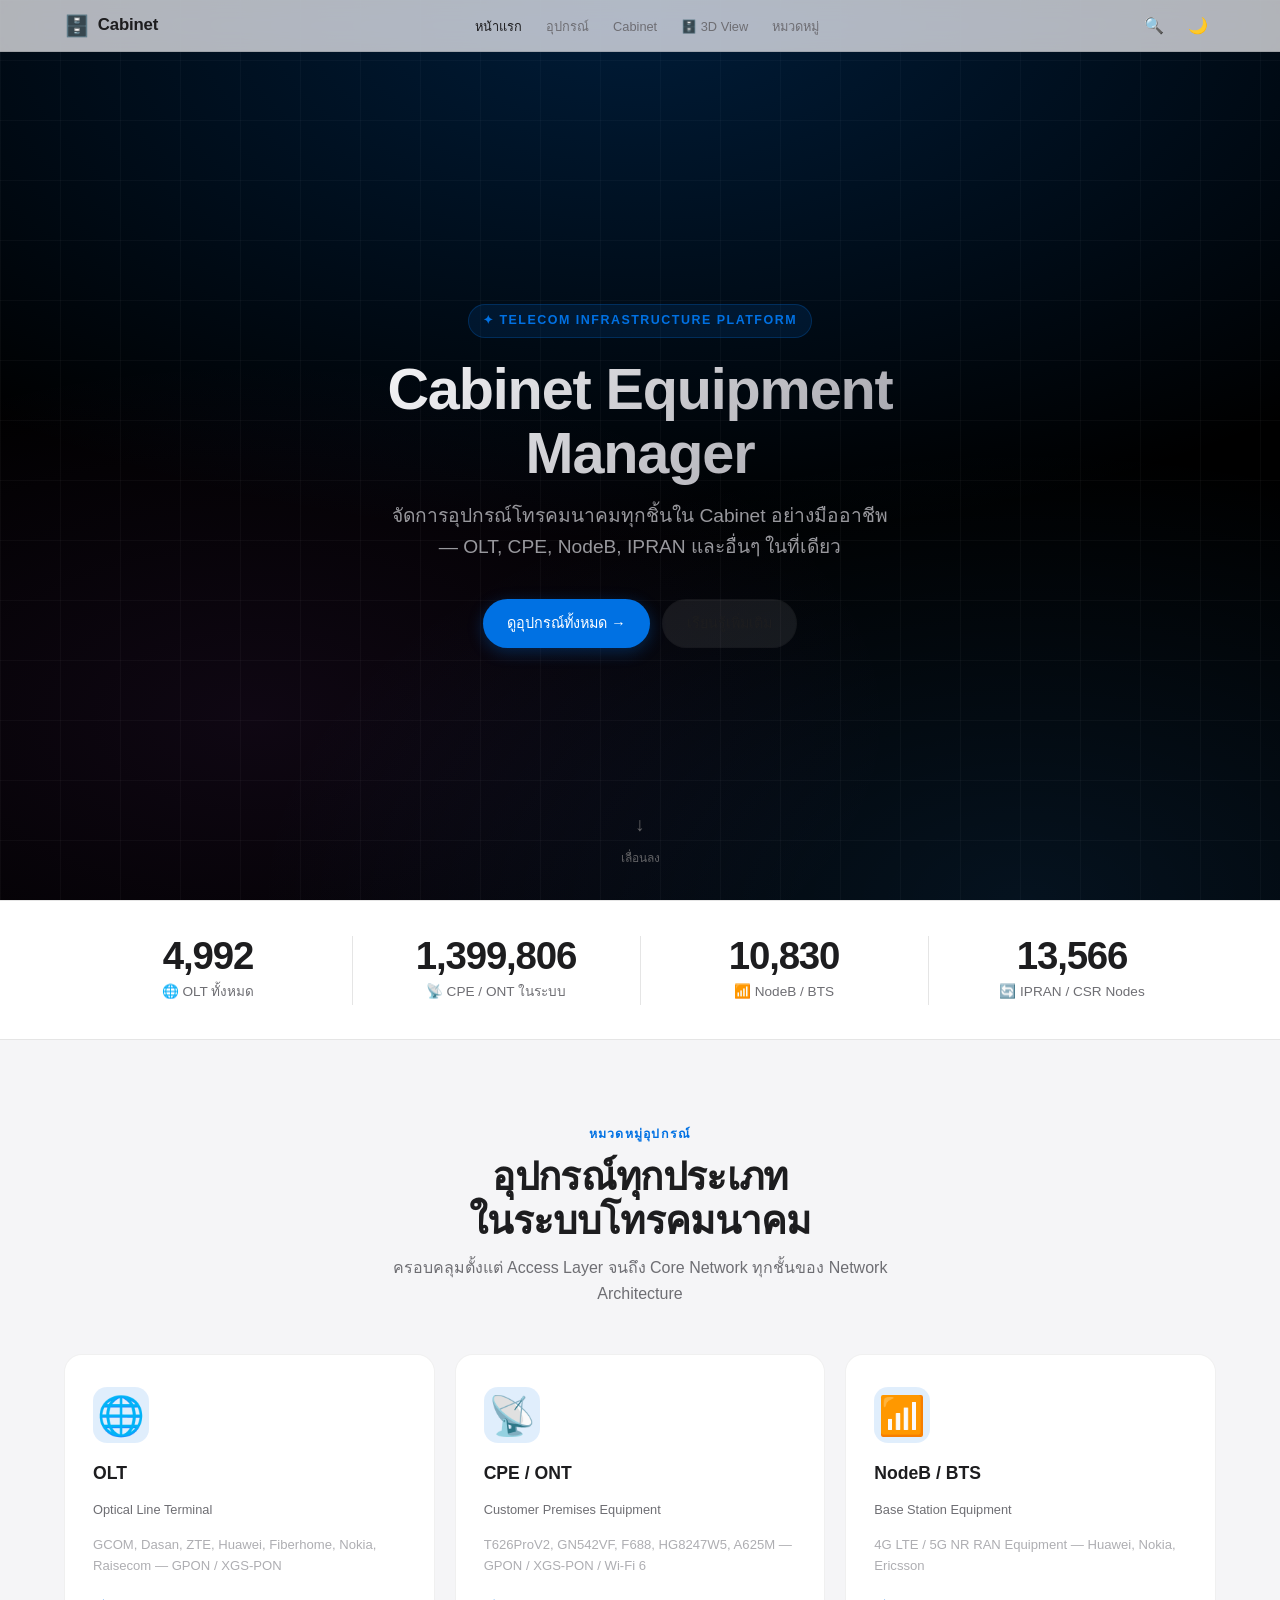
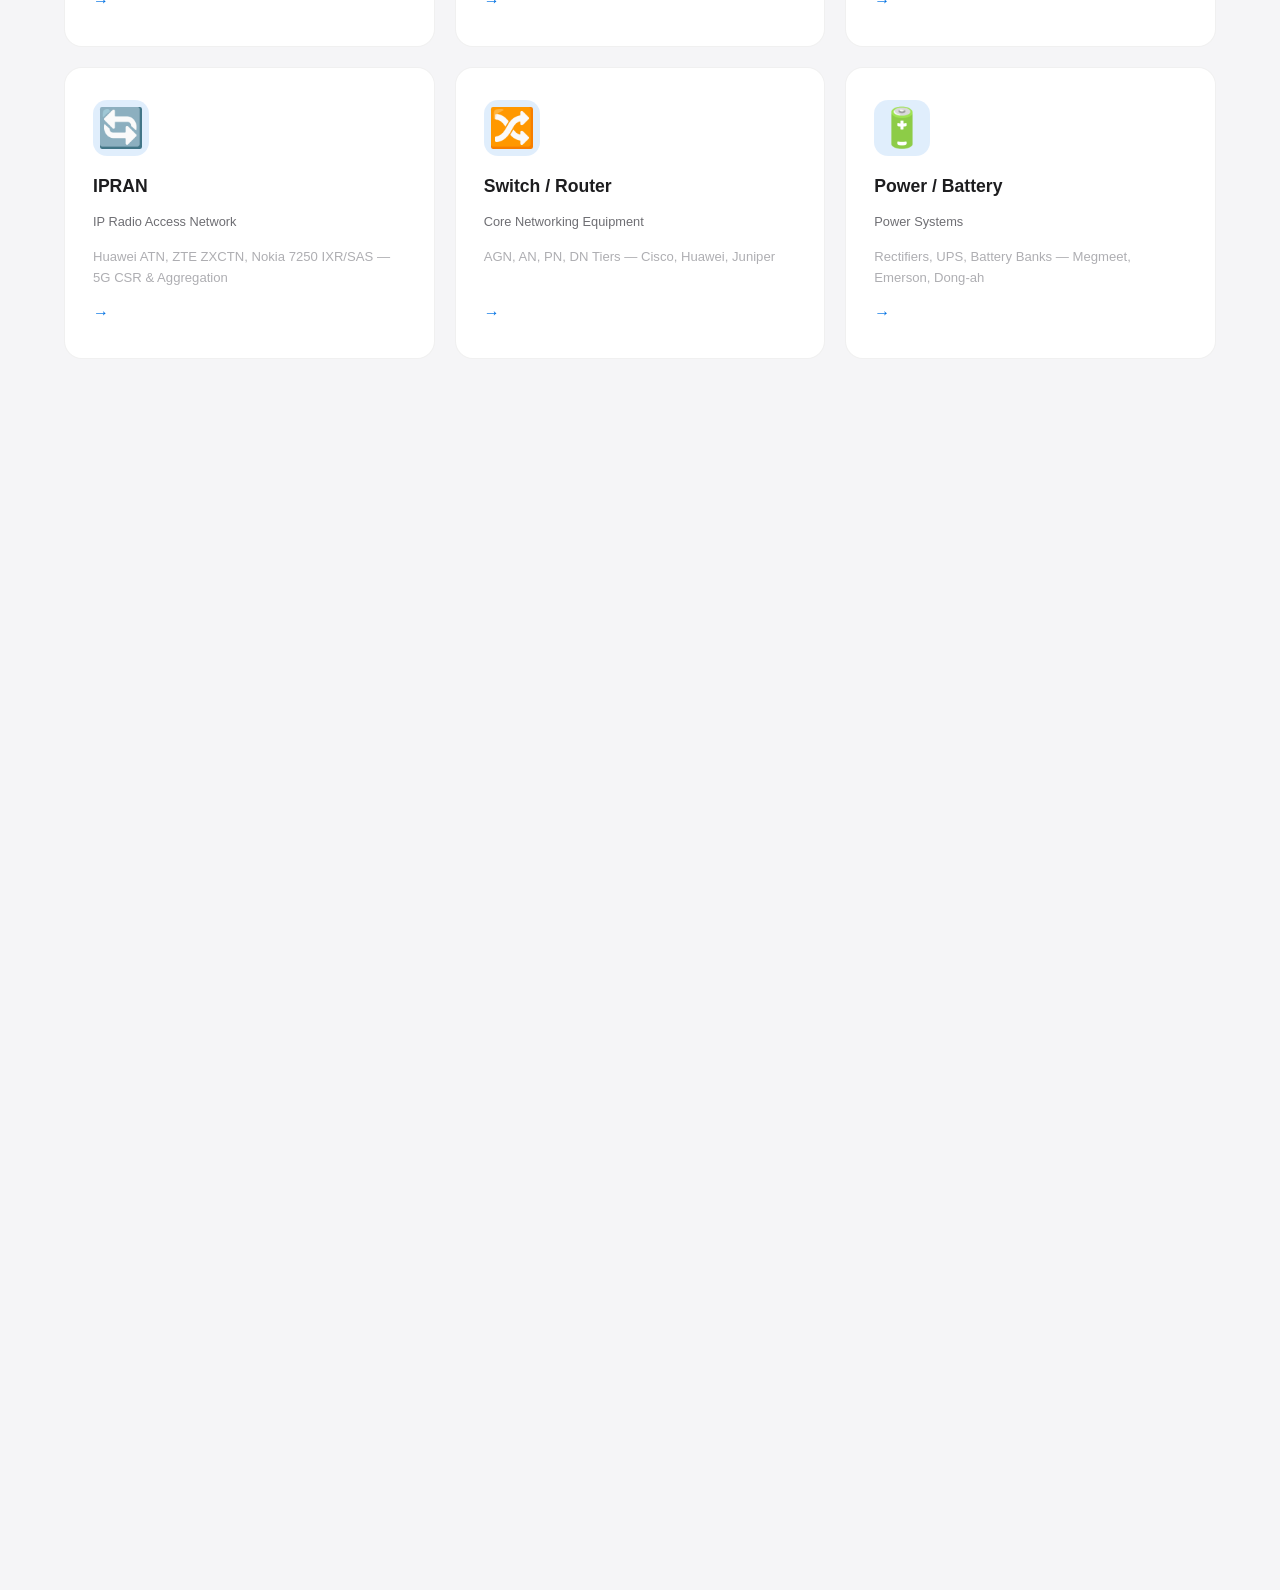
==== commit 272057b9: "Add files via upload" ====
--- a/index.html
+++ b/index.html
@@ -68,20 +68,20 @@
   <div class="container">
     <div class="stats-grid">
       <div class="stat-item">
-        <div class="stat-value" data-count="1200">0</div>
+        <div class="stat-value" data-count="12701">0</div>
         <div class="stat-label">🌐 OLT ทั้งหมด</div>
       </div>
       <div class="stat-item">
-        <div class="stat-value" data-count="45000">0</div>
-        <div class="stat-label">📡 CPE / ONT</div>
+        <div class="stat-value" data-count="3683695">0</div>
+        <div class="stat-label">📡 CPE / ONT ในระบบ</div>
       </div>
       <div class="stat-item">
-        <div class="stat-value" data-count="320">0</div>
+        <div class="stat-value" data-count="28500">0</div>
         <div class="stat-label">📶 NodeB / BTS</div>
       </div>
       <div class="stat-item">
-        <div class="stat-value" data-count="180">0</div>
-        <div class="stat-label">🔄 IPRAN Nodes</div>
+        <div class="stat-value" data-count="35664">0</div>
+        <div class="stat-label">🔄 IPRAN / CSR Nodes</div>
       </div>
     </div>
   </div>
@@ -101,7 +101,7 @@
         <div class="category-card__icon">🌐</div>
         <div class="category-card__title">OLT</div>
         <div class="category-card__sub">Optical Line Terminal</div>
-        <div class="category-card__desc">Huawei, ZTE, Fiberhome, GCOM, Dasan — GPON / XGS-PON</div>
+        <div class="category-card__desc">GCOM, Dasan, ZTE, Huawei, Fiberhome, Nokia, Raisecom — GPON / XGS-PON</div>
         <div class="category-card__arrow">→</div>
       </div>
 
@@ -109,7 +109,7 @@
         <div class="category-card__icon">📡</div>
         <div class="category-card__title">CPE / ONT</div>
         <div class="category-card__sub">Customer Premises Equipment</div>
-        <div class="category-card__desc">T626Pro, F688, GN542VF — รองรับ GPON / XGS-PON</div>
+        <div class="category-card__desc">T626ProV2, GN542VF, F688, HG8247W5, A625M — GPON / XGS-PON / Wi-Fi 6</div>
         <div class="category-card__arrow">→</div>
       </div>
 
@@ -125,7 +125,7 @@
         <div class="category-card__icon">🔄</div>
         <div class="category-card__title">IPRAN</div>
         <div class="category-card__sub">IP Radio Access Network</div>
-        <div class="category-card__desc">Core &amp; Aggregation Routers — Huawei CX600, Cisco ASR</div>
+        <div class="category-card__desc">Huawei ATN, ZTE ZXCTN, Nokia 7250 IXR/SAS — 5G CSR &amp; Aggregation</div>
         <div class="category-card__arrow">→</div>
       </div>
 
